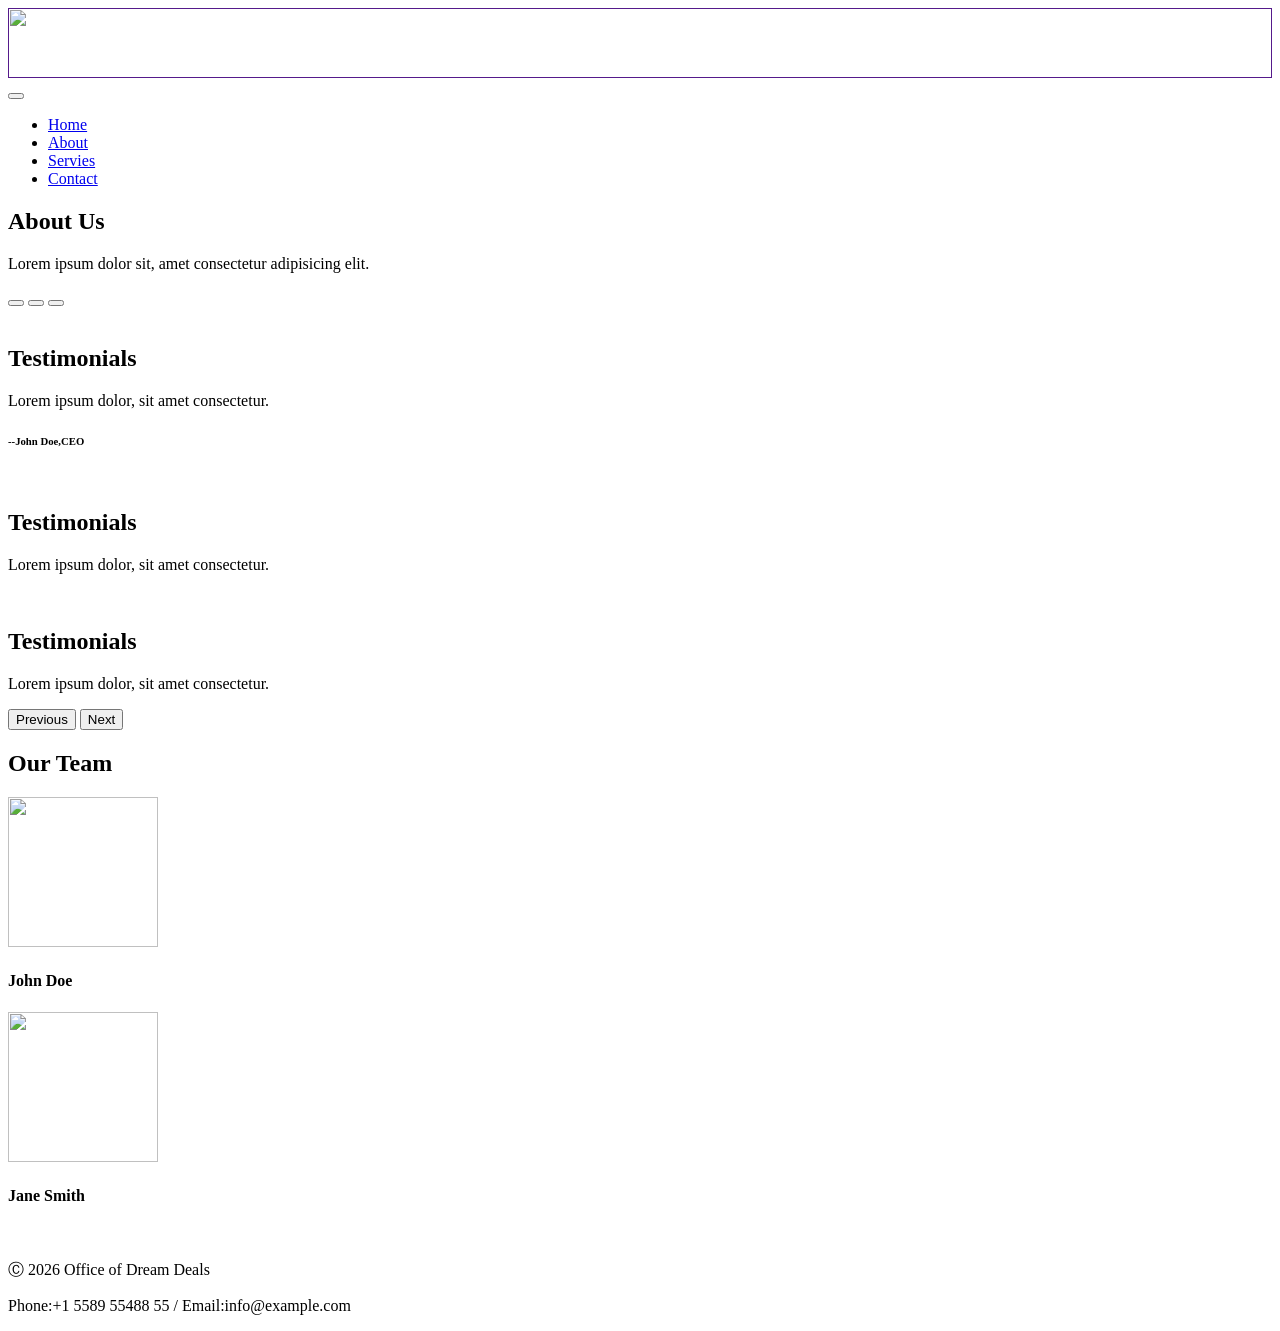
==== About.html @ f56cdf64 "DOne" ====
<!DOCTYPE html>
<html lang="en">
<head>
    <meta charset="UTF-8">
    <meta name="viewport" content="width=device-width, initial-scale=1.0">
    <title>Office of Dream Deals</title>
    <link rel="icon" href="img/icons8-home-16.png" type="image/icon type">
    <link rel="stylesheet" href="css/style.css">
    <link rel="stylesheet" href="css/bootstrap-5.2.3-dist/css/bootstrap.min.css">
    <script src="css/bootstrap-5.2.3-dist/js/bootstrap.min.js"></script>
    <link rel="stylesheet" href="css/fontawesome-free-6.2.0-web/css/all.min.css">
</head>
<body>

    <section class="navbar1  justify-content-center align-items-center sticky-top ">
        <nav class="navbar navbar-expand-sm shadow-lg navbar-light bg-light">
            <a class="navbar-brand ml-5" href=""><img src="img/icons8-home.gif" class="rounded-circle" alt="" width="100%" height="70px"></a>
            <button class="navbar-toggler" type="button" data-bs-toggle="collapse" data-bs-target="#navbar" aria-controls="navbar AItMartup">
                <span class="navbar-toggler-icon"></span>
            </button>
            <div class="collapse navbar-collapse" id="navbar">
            <ul class="navbar-nav">
                <li class="nav-item">
                    <a class="nav-link" href="index.html">Home</a>
                </li>
                <li class="nav-item">
                    <a class="nav-link" href="About.html">About</a>
                </li>
                <li class="nav-item">
                    <a class="nav-link" href="Services.html">Servies</a>
                </li>
                <li class="nav-item">
                    <a class="nav-link" href="Contact.html">Contact</a>
                </li>
            </ul>
            </div>
        </nav>
    </section>


    <section class="crose text-center">
        <div class="container my-5">
            <div class="g h">
            <h1 class="display-5 fw-normal" >About Us</h1>
        </div>
            <p>Lorem ipsum dolor sit, amet consectetur adipisicing elit.</p>   
        </div>
    </section>

 
    
    <section class="crose">
        <div id="carouselExampleCaptions" class="carousel slide" data-bs-ride="carousel">
            <div class="carousel-indicators">
              <button type="button" data-bs-target="#carouselExampleCaptions" data-bs-slide-to="0" class="active" aria-current="true" aria-label="Slide 1"></button>
              <button type="button" data-bs-target="#carouselExampleCaptions" data-bs-slide-to="1" aria-label="Slide 2"></button>
              <button type="button" data-bs-target="#carouselExampleCaptions" data-bs-slide-to="2" aria-label="Slide 3"></button>
            </div>
            <div class="carousel-inner">
                <div class="carousel-item active">
                    <img src="img/pexels-photo-280229.jpeg" height="500px" class="d-block w-100" alt="">
                    <div class="carousel-caption d-none d-md-block">
                        <h2> Testimonials</h2>
                        <p>Lorem ipsum dolor, sit amet consectetur.</p>
                        <h6  class="lead">--John Doe,CEO</h6>
                    </div>
                </div>
                <div class="carousel-item">
                    <img  src="img/pexels-photo-280229.jpeg" height="500px" class="d-block w-100" alt="">
                    <div class="carousel-caption d-none d-md-block">
                        <h2>Testimonials</h2>
                        <p>Lorem ipsum dolor, sit amet consectetur.</p>
                    </div>
                </div>
                <div class="carousel-item">
                    <img  src="img/pexels-photo-280229.jpeg" height="500px" class="d-block w-100" alt="">
                    <div class="carousel-caption d-none d-md-block">
                        <h2>Testimonials</h2>
                        <p>Lorem ipsum dolor, sit amet consectetur.</p>
                    </div>
                </div>
            </div>
            <button class="carousel-control-prev" type="button" data-bs-target="#carouselExampleCaptions" data-bs-slide="prev">
                <span class="carousel-control-prev-icon" aria-hidden="true"></span>
                <span class="visually-hidden">Previous</span>
            </button>
            <button class="carousel-control-next" type="button" data-bs-target="#carouselExampleCaptions" data-bs-slide="next">
                <span class="carousel-control-next-icon" aria-hidden="true"></span>
                <span class="visually-hidden">Next</span>
            </button>
        </div>
    </section>
    
    
    <section class="crose text-center">
        <div class="container mt-5">
        <div class="row">
            <div class="g h">
            <h1 class="display-5 fw-normal">Our Team</h1>
        </div>
            <div class="col-sm-3 col-md-6">
                <img src="img/profile-1.jpg" class="rounded-circle" alt="" width="150" height="150">
                <h4>John Doe</h4>
            </div>
            <div class="col-sm-9 col-md-6">
                <img src="img/profile-7.jpg" class="rounded-circle" alt="" width="150" height="150">
                <h4>Jane Smith</h4>
            </div>
        </div>
        </div>
    </section>  
    <br>
    
    
    
    <footer class="crose text-center">
      <div class="album py-5 bg-light" >
        <p>&#9400 2026 Office of Dream Deals</p>
        <p>Phone:+1 5589 55488 55 / Email:info@example.com</p>
      </div> 
    </footer>

</body>
</html>
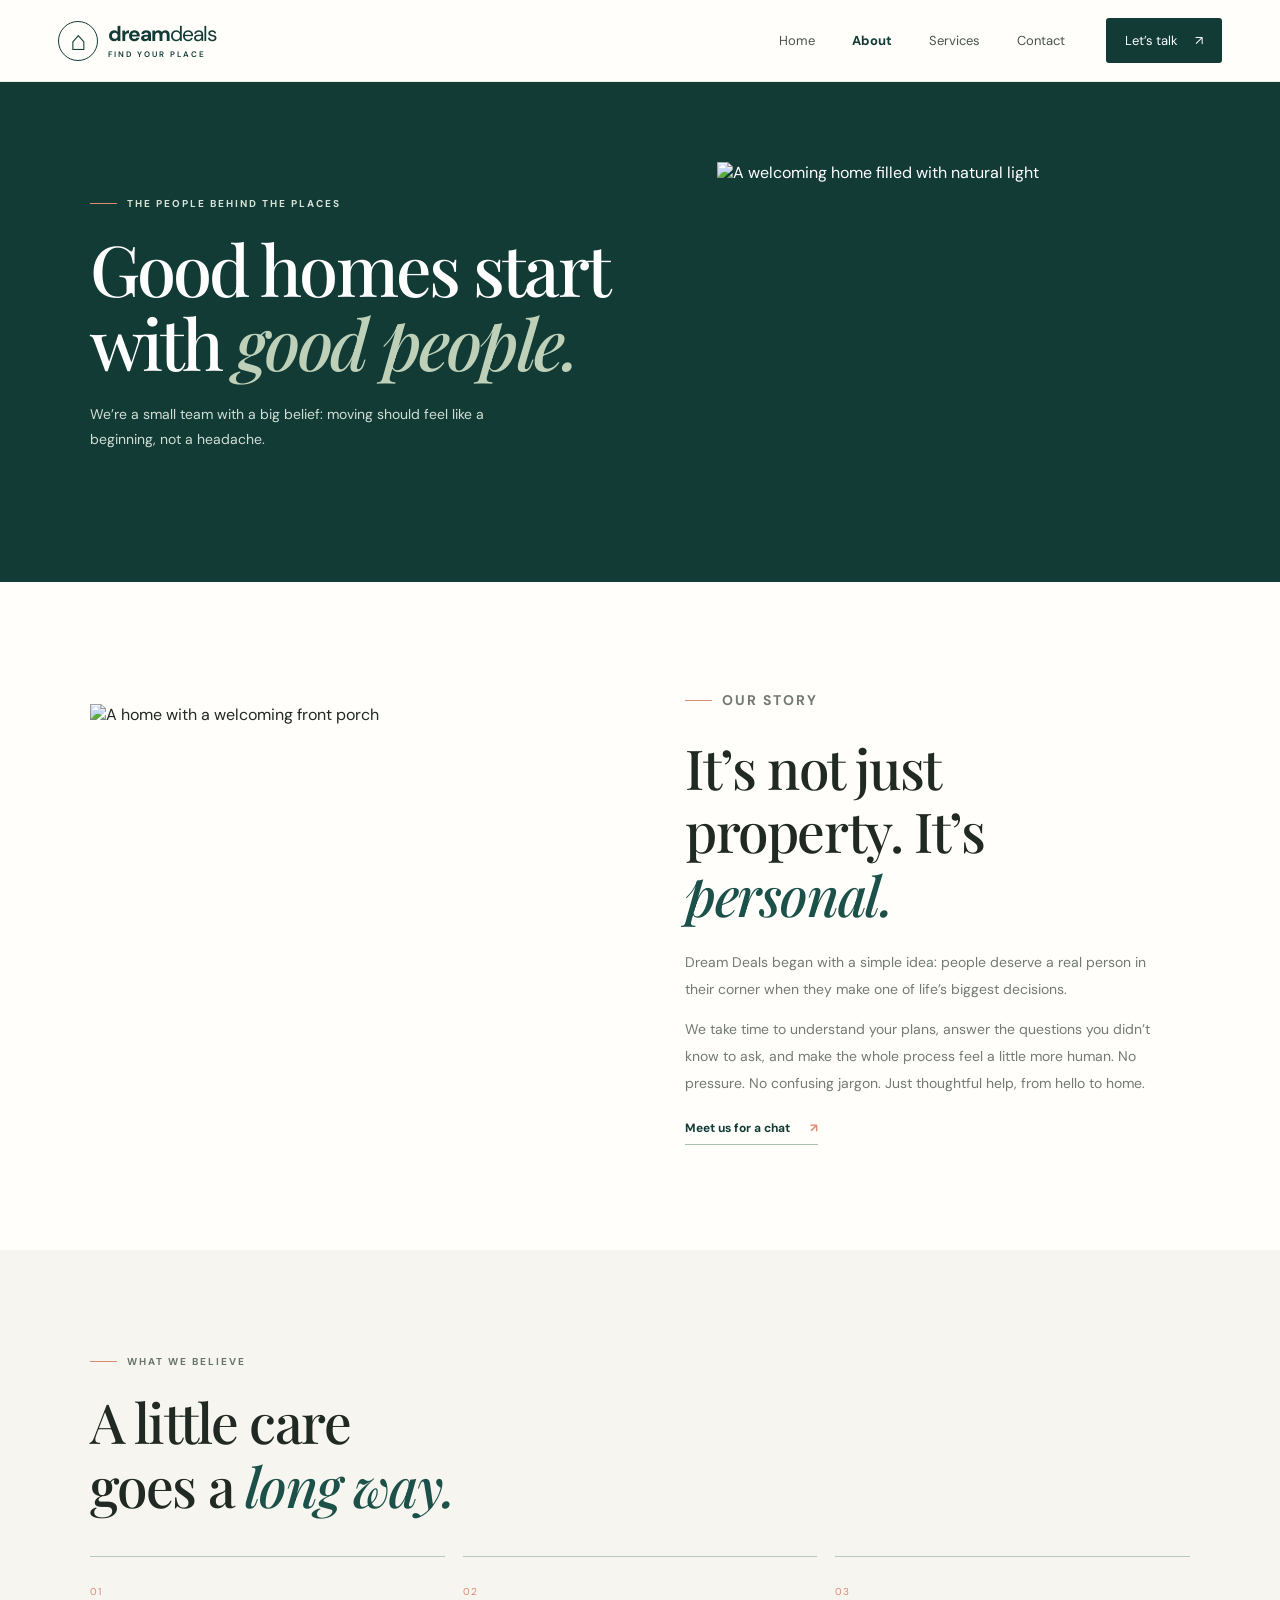
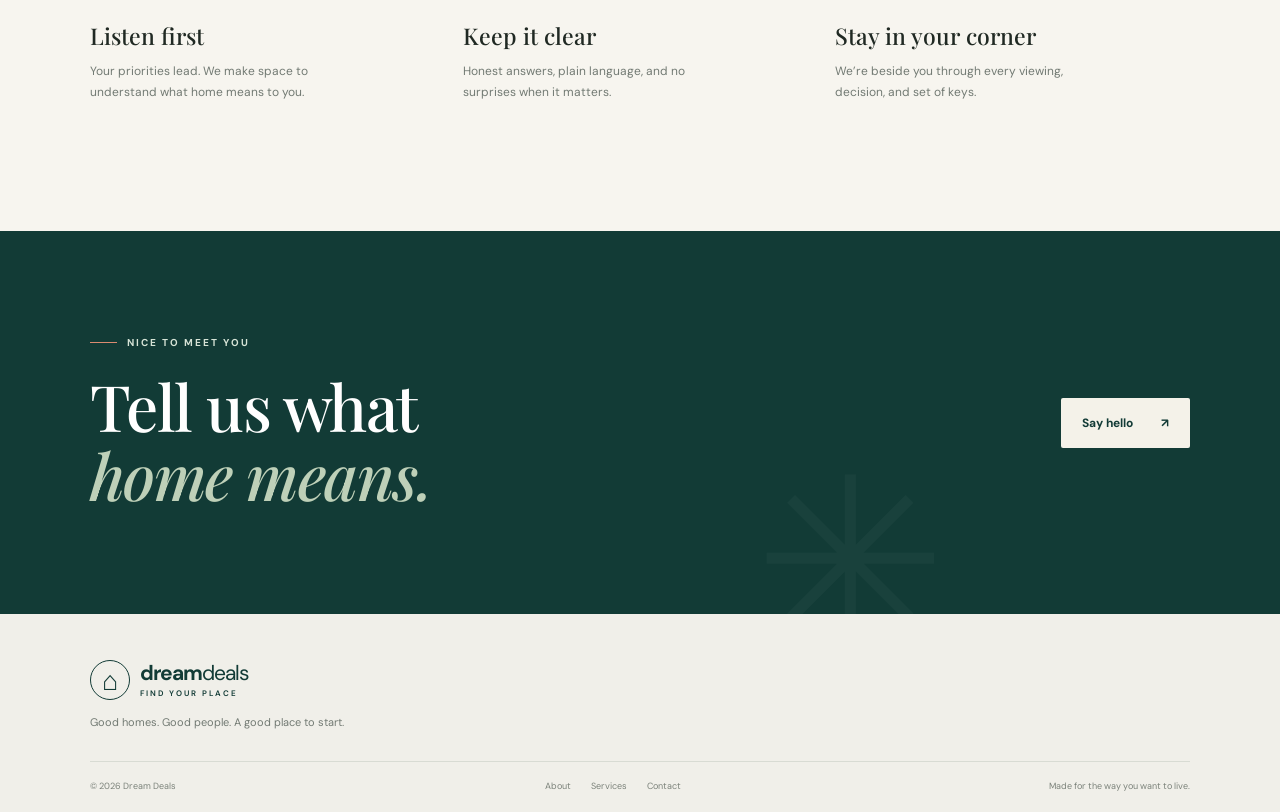
==== commit 84661022: "frist commit" ====
--- a/About.html
+++ b/About.html
@@ -1,124 +1,89 @@
-<!DOCTYPE html>
+<!doctype html>
 <html lang="en">
+
 <head>
-    <meta charset="UTF-8">
-    <meta name="viewport" content="width=device-width, initial-scale=1.0">
-    <title>Office of Dream Deals</title>
-    <link rel="icon" href="img/icons8-home-16.png" type="image/icon type">
+    <meta charset="utf-8">
+    <meta name="viewport" content="width=device-width, initial-scale=1">
+    <meta name="theme-color" content="#123b36">
+    <title>About | Dream Deals</title>
+    <link rel="icon" href="img/icons8-home-16.png">
     <link rel="stylesheet" href="css/style.css">
-    <link rel="stylesheet" href="css/bootstrap-5.2.3-dist/css/bootstrap.min.css">
-    <script src="css/bootstrap-5.2.3-dist/js/bootstrap.min.js"></script>
-    <link rel="stylesheet" href="css/fontawesome-free-6.2.0-web/css/all.min.css">
+    <script src="js/app.js" defer></script>
 </head>
+
 <body>
-
-    <section class="navbar1  justify-content-center align-items-center sticky-top ">
-        <nav class="navbar navbar-expand-sm shadow-lg navbar-light bg-light">
-            <a class="navbar-brand ml-5" href=""><img src="img/icons8-home.gif" class="rounded-circle" alt="" width="100%" height="70px"></a>
-            <button class="navbar-toggler" type="button" data-bs-toggle="collapse" data-bs-target="#navbar" aria-controls="navbar AItMartup">
-                <span class="navbar-toggler-icon"></span>
-            </button>
-            <div class="collapse navbar-collapse" id="navbar">
-            <ul class="navbar-nav">
-                <li class="nav-item">
-                    <a class="nav-link" href="index.html">Home</a>
-                </li>
-                <li class="nav-item">
-                    <a class="nav-link" href="About.html">About</a>
-                </li>
-                <li class="nav-item">
-                    <a class="nav-link" href="Services.html">Servies</a>
-                </li>
-                <li class="nav-item">
-                    <a class="nav-link" href="Contact.html">Contact</a>
-                </li>
-            </ul>
+    <header class="site-header">
+        <div class="nav-wrap"><a class="brand" href="index.html"><span class="brand-mark">⌂</span><span>dream<span
+                        class="brand-light">deals</span><small>FIND YOUR PLACE</small></span></a><button
+                class="menu-toggle" aria-label="Open navigation"
+                aria-expanded="false"><span></span><span></span></button>
+            <nav class="site-nav"><a href="index.html">Home</a><a class="active" href="About.html">About</a><a
+                    href="Services.html">Services</a><a href="Contact.html">Contact</a><a class="nav-cta"
+                    href="Contact.html">Let’s talk <span>↗</span></a></nav>
+        </div>
+    </header>
+    <main>
+        <section class="page-hero">
+            <div>
+                <p class="eyebrow"><span class="eyebrow-line"></span> THE PEOPLE BEHIND THE PLACES</p>
+                <h1>Good homes start<br>with <em>good people.</em></h1>
+                <p>We’re a small team with a big belief: moving should feel like a beginning, not a headache.</p>
             </div>
-        </nav>
-    </section>
-
-
-    <section class="crose text-center">
-        <div class="container my-5">
-            <div class="g h">
-            <h1 class="display-5 fw-normal" >About Us</h1>
-        </div>
-            <p>Lorem ipsum dolor sit, amet consectetur adipisicing elit.</p>   
-        </div>
-    </section>
-
- 
-    
-    <section class="crose">
-        <div id="carouselExampleCaptions" class="carousel slide" data-bs-ride="carousel">
-            <div class="carousel-indicators">
-              <button type="button" data-bs-target="#carouselExampleCaptions" data-bs-slide-to="0" class="active" aria-current="true" aria-label="Slide 1"></button>
-              <button type="button" data-bs-target="#carouselExampleCaptions" data-bs-slide-to="1" aria-label="Slide 2"></button>
-              <button type="button" data-bs-target="#carouselExampleCaptions" data-bs-slide-to="2" aria-label="Slide 3"></button>
+            <div class="page-hero-image"><img src="img/pexels-photo-280229.jpeg"
+                    alt="A welcoming home filled with natural light"></div>
+        </section>
+        <section class="story-section section-pad">
+            <div class="story-image"><img src="img/large-home-residential-house-architecture-53610.jpeg"
+                    alt="A home with a welcoming front porch"></div>
+            <div class="story-copy">
+                <p class="eyebrow dark-eyebrow"><span class="eyebrow-line"></span> OUR STORY</p>
+                <h2>It’s not just<br>property. It’s <em>personal.</em></h2>
+                <p>Dream Deals began with a simple idea: people deserve a real person in their corner when they make one
+                    of life’s biggest decisions.</p>
+                <p>We take time to understand your plans, answer the questions you didn’t know to ask, and make the
+                    whole process feel a little more human. No pressure. No confusing jargon. Just thoughtful help, from
+                    hello to home.</p><a class="text-link" href="Contact.html">Meet us for a chat <span>↗</span></a>
             </div>
-            <div class="carousel-inner">
-                <div class="carousel-item active">
-                    <img src="img/pexels-photo-280229.jpeg" height="500px" class="d-block w-100" alt="">
-                    <div class="carousel-caption d-none d-md-block">
-                        <h2> Testimonials</h2>
-                        <p>Lorem ipsum dolor, sit amet consectetur.</p>
-                        <h6  class="lead">--John Doe,CEO</h6>
-                    </div>
-                </div>
-                <div class="carousel-item">
-                    <img  src="img/pexels-photo-280229.jpeg" height="500px" class="d-block w-100" alt="">
-                    <div class="carousel-caption d-none d-md-block">
-                        <h2>Testimonials</h2>
-                        <p>Lorem ipsum dolor, sit amet consectetur.</p>
-                    </div>
-                </div>
-                <div class="carousel-item">
-                    <img  src="img/pexels-photo-280229.jpeg" height="500px" class="d-block w-100" alt="">
-                    <div class="carousel-caption d-none d-md-block">
-                        <h2>Testimonials</h2>
-                        <p>Lorem ipsum dolor, sit amet consectetur.</p>
-                    </div>
+        </section>
+        <section class="values-section section-pad">
+            <div class="section-heading">
+                <div>
+                    <p class="eyebrow dark-eyebrow"><span class="eyebrow-line"></span> WHAT WE BELIEVE</p>
+                    <h2>A little care<br>goes a <em>long way.</em></h2>
                 </div>
             </div>
-            <button class="carousel-control-prev" type="button" data-bs-target="#carouselExampleCaptions" data-bs-slide="prev">
-                <span class="carousel-control-prev-icon" aria-hidden="true"></span>
-                <span class="visually-hidden">Previous</span>
-            </button>
-            <button class="carousel-control-next" type="button" data-bs-target="#carouselExampleCaptions" data-bs-slide="next">
-                <span class="carousel-control-next-icon" aria-hidden="true"></span>
-                <span class="visually-hidden">Next</span>
-            </button>
+            <div class="value-grid">
+                <article class="value-card"><span>01</span>
+                    <h3>Listen first</h3>
+                    <p>Your priorities lead. We make space to understand what home means to you.</p>
+                </article>
+                <article class="value-card"><span>02</span>
+                    <h3>Keep it clear</h3>
+                    <p>Honest answers, plain language, and no surprises when it matters.</p>
+                </article>
+                <article class="value-card"><span>03</span>
+                    <h3>Stay in your corner</h3>
+                    <p>We’re beside you through every viewing, decision, and set of keys.</p>
+                </article>
+            </div>
+        </section>
+        <section class="cta-section section-pad">
+            <div>
+                <p class="eyebrow"><span class="eyebrow-line"></span> NICE TO MEET YOU</p>
+                <h2>Tell us what<br><em>home means.</em></h2>
+            </div><a class="button button-light" href="Contact.html">Say hello <span>↗</span></a><span
+                class="cta-spark">✳</span>
+        </section>
+    </main>
+    <footer class="site-footer"><a class="brand footer-brand" href="index.html"><span
+                class="brand-mark">⌂</span><span>dream<span class="brand-light">deals</span><small>FIND YOUR
+                    PLACE</small></span></a>
+        <p>Good homes. Good people. A good place to start.</p>
+        <div class="footer-bottom"><span>© 2026 Dream Deals</span>
+            <div><a href="About.html">About</a><a href="Services.html">Services</a><a href="Contact.html">Contact</a>
+            </div><span>Made for the way you want to live.</span>
         </div>
-    </section>
-    
-    
-    <section class="crose text-center">
-        <div class="container mt-5">
-        <div class="row">
-            <div class="g h">
-            <h1 class="display-5 fw-normal">Our Team</h1>
-        </div>
-            <div class="col-sm-3 col-md-6">
-                <img src="img/profile-1.jpg" class="rounded-circle" alt="" width="150" height="150">
-                <h4>John Doe</h4>
-            </div>
-            <div class="col-sm-9 col-md-6">
-                <img src="img/profile-7.jpg" class="rounded-circle" alt="" width="150" height="150">
-                <h4>Jane Smith</h4>
-            </div>
-        </div>
-        </div>
-    </section>  
-    <br>
-    
-    
-    
-    <footer class="crose text-center">
-      <div class="album py-5 bg-light" >
-        <p>&#9400 2026 Office of Dream Deals</p>
-        <p>Phone:+1 5589 55488 55 / Email:info@example.com</p>
-      </div> 
     </footer>
+</body>
 
-</body>
 </html>
--- a/css/style.css
+++ b/css/style.css
@@ -0,0 +1,1528 @@
+@import url('https://fonts.googleapis.com/css2?family=DM+Sans:wght@400;500;600;700&family=Playfair+Display:ital,wght@0,500;0,600;1,500;1,600&display=swap');
+
+:root {
+    --pine: #123b36;
+    --pine-2: #1c5149;
+    --sage: #a9c1ad;
+    --mint: #dce8dc;
+    --cream: #f7f5ef;
+    --paper: #fffefa;
+    --ink: #202923;
+    --muted: #727a73;
+    --line: #dce1d9;
+    --coral: #db8b70;
+    --shadow: 0 16px 45px #183a2e12;
+    --serif: 'Playfair Display', Georgia, serif;
+    --sans: 'DM Sans', Arial, sans-serif
+}
+
+* {
+    box-sizing: border-box
+}
+
+html {
+    scroll-behavior: smooth;
+    scroll-padding-top: 90px
+}
+
+body {
+    margin: 0;
+    background: var(--paper);
+    color: var(--ink);
+    font-family: var(--sans);
+    -webkit-font-smoothing: antialiased
+}
+
+a {
+    color: inherit;
+    text-decoration: none
+}
+
+button,
+input,
+textarea,
+select {
+    font: inherit
+}
+
+button {
+    cursor: pointer
+}
+
+.site-header {
+    height: 82px;
+    background: var(--paper);
+    position: sticky;
+    top: 0;
+    z-index: 10;
+    border-bottom: 1px solid #e9ebe5
+}
+
+.nav-wrap {
+    max-width: 1240px;
+    height: 100%;
+    padding: 0 38px;
+    margin: auto;
+    display: flex;
+    align-items: center;
+    justify-content: space-between
+}
+
+.brand {
+    display: flex;
+    align-items: center;
+    gap: 10px;
+    color: var(--pine);
+    font-size: 21px;
+    font-weight: 700;
+    line-height: 1;
+    letter-spacing: -1px
+}
+
+.brand-mark {
+    width: 40px;
+    height: 40px;
+    border: 1px solid var(--pine);
+    border-radius: 50%;
+    display: grid;
+    place-items: center;
+    font-size: 27px;
+    font-weight: 400
+}
+
+.brand-light {
+    font-weight: 400
+}
+
+.brand small {
+    display: block;
+    margin-top: 5px;
+    font-size: 8px;
+    letter-spacing: 2px;
+    font-weight: 600
+}
+
+.site-nav {
+    display: flex;
+    align-items: center;
+    gap: 37px
+}
+
+.site-nav>a {
+    font-size: 13px;
+    color: #48534c;
+    transition: color .2s
+}
+
+.site-nav>a:hover,
+.site-nav>a.active {
+    color: var(--pine);
+    font-weight: 700
+}
+
+.site-nav .nav-cta {
+    background: var(--pine);
+    color: white;
+    padding: 14px 19px;
+    border-radius: 3px;
+    margin-left: 4px
+}
+
+.nav-cta span {
+    margin-left: 14px
+}
+
+.menu-toggle {
+    display: none
+}
+
+.hero {
+    background: var(--pine);
+    color: #fff;
+    min-height: 590px;
+    position: relative;
+    display: grid;
+    grid-template-columns: 48% 52%;
+    padding: 56px max(calc((100vw - 1240px)/2 + 38px), 6.2vw) 82px;
+    overflow: hidden
+}
+
+.hero-copy {
+    align-self: center;
+    padding: 6px 6vw 32px 0;
+    z-index: 1
+}
+
+.eyebrow {
+    font-size: 10px;
+    font-weight: 700;
+    letter-spacing: 2px;
+    display: flex;
+    align-items: center;
+    gap: 10px;
+    margin: 0 0 22px;
+    color: #d7e4d7
+}
+
+.eyebrow-line {
+    display: block;
+    width: 27px;
+    height: 1px;
+    background: var(--coral)
+}
+
+h1,
+h2,
+h3,
+p {
+    margin-top: 0
+}
+
+.hero h1,
+.page-hero h1 {
+    font: 500 clamp(54px, 6.4vw, 86px)/1.05 var(--serif);
+    letter-spacing: -2.7px;
+    margin: 0 0 22px
+}
+
+.hero h1 em,
+.page-hero h1 em,
+.section-heading h2 em,
+.intro-heading h2 em,
+.story-copy h2 em,
+.contact-details h2 em,
+.cta-section h2 em {
+    font-weight: 500;
+    color: #bed0b8
+}
+
+.hero-intro {
+    max-width: 360px;
+    color: #d5e1d9;
+    font-size: 15px;
+    line-height: 1.85;
+    margin-bottom: 29px
+}
+
+.button {
+    min-height: 50px;
+    display: inline-flex;
+    align-items: center;
+    justify-content: center;
+    gap: 28px;
+    padding: 0 21px;
+    border: 0;
+    border-radius: 2px;
+    font-size: 12px;
+    font-weight: 700;
+    transition: transform .2s, background .2s
+}
+
+.button:hover {
+    transform: translateY(-2px)
+}
+
+.button-light {
+    background: #f4f2e9;
+    color: var(--pine)
+}
+
+.button-dark {
+    background: var(--pine);
+    color: white
+}
+
+.hero-proof {
+    display: flex;
+    gap: 14px;
+    align-items: center;
+    margin-top: 48px
+}
+
+.proof-avatars {
+    display: flex;
+    padding-left: 2px
+}
+
+.proof-avatars span,
+.quote-avatar {
+    width: 31px;
+    height: 31px;
+    border: 2px solid var(--pine);
+    margin-left: -3px;
+    border-radius: 50%;
+    display: grid;
+    place-items: center;
+    background: #d9ad92;
+    color: var(--pine);
+    font-size: 10px;
+    font-weight: 700
+}
+
+.proof-avatars span:nth-child(2) {
+    background: #d7debd
+}
+
+.proof-avatars span:nth-child(3) {
+    background: #c49c7c
+}
+
+.hero-proof p {
+    font-size: 10px;
+    color: #cad9ce;
+    line-height: 1.6;
+    margin: 0
+}
+
+.hero-proof strong {
+    color: white
+}
+
+.hero-photo {
+    position: relative;
+    min-height: 435px;
+    align-self: center
+}
+
+.hero-photo>img {
+    position: absolute;
+    width: 100%;
+    height: 100%;
+    object-fit: cover;
+    inset: 0
+}
+
+.photo-note {
+    position: absolute;
+    left: -35px;
+    bottom: 35px;
+    background: var(--paper);
+    color: var(--ink);
+    display: flex;
+    align-items: center;
+    gap: 12px;
+    padding: 17px 22px;
+    box-shadow: var(--shadow)
+}
+
+.note-icon {
+    color: var(--coral);
+    font-size: 25px
+}
+
+.photo-note strong,
+.photo-note small {
+    display: block
+}
+
+.photo-note strong {
+    font-size: 12px
+}
+
+.photo-note small {
+    font-size: 10px;
+    color: var(--muted);
+    margin-top: 4px
+}
+
+.hero-index {
+    position: absolute;
+    right: 18px;
+    top: 18px;
+    background: #173c34d9;
+    padding: 9px 12px;
+    font-size: 9px;
+    letter-spacing: 1px
+}
+
+.hero-bottom {
+    position: absolute;
+    bottom: 22px;
+    left: max(calc((100vw - 1240px)/2 + 38px), 6.2vw);
+    right: max(calc((100vw - 1240px)/2 + 38px), 6.2vw);
+    display: flex;
+    align-items: center;
+    gap: 14px;
+    font-size: 8px;
+    letter-spacing: 1.8px;
+    color: #b4c8ba
+}
+
+.scroll-line {
+    width: 54px;
+    height: 1px;
+    background: var(--coral)
+}
+
+.hero-bottom span:last-child {
+    margin-left: auto
+}
+
+.section-pad {
+    padding: 105px max(calc((100vw - 1164px)/2), 7vw)
+}
+
+.intro-section {
+    display: grid;
+    grid-template-columns: 1.15fr 1fr .5fr;
+    align-items: center;
+    gap: 60px;
+    background: var(--cream)
+}
+
+.dark-eyebrow {
+    color: #66756b
+}
+
+.intro-heading h2,
+.section-heading h2,
+.story-copy h2,
+.contact-details h2 {
+    font: 500 clamp(38px, 4.3vw, 57px)/1.16 var(--serif);
+    letter-spacing: -1.4px;
+    margin: 0
+}
+
+.intro-heading h2 em,
+.section-heading h2 em,
+.story-copy h2 em,
+.contact-details h2 em {
+    color: var(--pine-2)
+}
+
+.intro-text {
+    max-width: 340px
+}
+
+.intro-text>p,
+.story-copy>p,
+.contact-details>p {
+    font-size: 14px;
+    color: var(--muted);
+    line-height: 1.9
+}
+
+.text-link {
+    display: inline-flex;
+    gap: 20px;
+    align-items: center;
+    color: var(--pine);
+    font-size: 12px;
+    font-weight: 700;
+    border-bottom: 1px solid var(--sage);
+    padding: 0 0 8px
+}
+
+.text-link span {
+    color: var(--coral)
+}
+
+.intro-stat {
+    border-left: 1px solid #cbd4c9;
+    padding-left: 27px
+}
+
+.intro-stat strong {
+    display: block;
+    font: 500 57px var(--serif);
+    color: var(--pine)
+}
+
+.intro-stat strong span {
+    font-size: 30px;
+    color: var(--coral)
+}
+
+.intro-stat small {
+    font-size: 10px;
+    color: var(--muted);
+    line-height: 1.6
+}
+
+.homes-section {
+    background: var(--paper)
+}
+
+.section-heading {
+    display: flex;
+    justify-content: space-between;
+    align-items: end;
+    margin-bottom: 38px
+}
+
+.section-heading>p {
+    color: var(--muted);
+    font-size: 12px;
+    line-height: 1.8;
+    margin: 0 0 5px
+}
+
+.home-tools {
+    display: flex;
+    align-items: center;
+    gap: 22px;
+    padding: 15px 0;
+    border-top: 1px solid var(--line);
+    border-bottom: 1px solid var(--line);
+    margin-bottom: 25px
+}
+
+.search-box {
+    display: flex;
+    align-items: center;
+    gap: 8px;
+    font-size: 23px;
+    color: var(--muted);
+    flex: 1
+}
+
+.search-box input {
+    width: 100%;
+    border: 0;
+    outline: 0;
+    background: transparent;
+    font-size: 12px;
+    color: var(--ink)
+}
+
+.search-box input::placeholder {
+    color: #9a9f98
+}
+
+.filter-group {
+    display: flex;
+    gap: 7px
+}
+
+.filter-chip {
+    border: 1px solid var(--line);
+    background: transparent;
+    border-radius: 30px;
+    padding: 9px 13px;
+    font-size: 10px;
+    color: #566159
+}
+
+.filter-chip.active,
+.filter-chip:hover {
+    background: var(--pine);
+    border-color: var(--pine);
+    color: white
+}
+
+.saved-count {
+    font-size: 11px;
+    color: var(--pine);
+    white-space: nowrap
+}
+
+.property-grid {
+    display: grid;
+    grid-template-columns: repeat(3, minmax(0, 1fr));
+    gap: 23px
+}
+
+.property-card {
+    background: white;
+    border: 1px solid #edf0ea;
+    transition: transform .25s, box-shadow .25s
+}
+
+.property-card:hover {
+    transform: translateY(-5px);
+    box-shadow: var(--shadow)
+}
+
+.property-image {
+    height: 225px;
+    position: relative;
+    overflow: hidden
+}
+
+.property-image img {
+    width: 100%;
+    height: 100%;
+    object-fit: cover;
+    transition: transform .4s
+}
+
+.property-card:hover .property-image img {
+    transform: scale(1.04)
+}
+
+.listing-tag {
+    position: absolute;
+    left: 14px;
+    top: 14px;
+    background: var(--paper);
+    padding: 7px 10px;
+    font-size: 9px;
+    letter-spacing: .7px;
+    text-transform: uppercase;
+    color: var(--pine);
+    font-weight: 700
+}
+
+.favorite-btn {
+    position: absolute;
+    right: 13px;
+    top: 12px;
+    width: 34px;
+    height: 34px;
+    border: 0;
+    border-radius: 50%;
+    background: #fff;
+    color: var(--pine);
+    font-size: 19px
+}
+
+.favorite-btn.is-saved {
+    color: #bd614d
+}
+
+.property-info {
+    padding: 18px 18px 17px
+}
+
+.property-location {
+    font-size: 10px;
+    color: var(--muted);
+    margin-bottom: 8px
+}
+
+.property-title {
+    font: 500 21px var(--serif);
+    margin: 0 0 13px;
+    color: var(--ink)
+}
+
+.property-meta {
+    display: flex;
+    gap: 16px;
+    padding-bottom: 15px;
+    border-bottom: 1px solid var(--line);
+    font-size: 10px;
+    color: #657068
+}
+
+.property-meta span:first-letter {
+    color: var(--pine)
+}
+
+.property-price {
+    display: flex;
+    justify-content: space-between;
+    align-items: center;
+    padding-top: 13px
+}
+
+.property-price strong {
+    font-size: 16px;
+    color: var(--pine)
+}
+
+.property-price a {
+    font-size: 10px;
+    color: var(--pine);
+    font-weight: 700
+}
+
+.empty-state {
+    text-align: center;
+    padding: 38px;
+    color: var(--muted);
+    font-size: 13px
+}
+
+.center-link {
+    text-align: center;
+    margin-top: 35px
+}
+
+.quote-section {
+    position: relative;
+    text-align: center;
+    padding: 82px 20px 88px;
+    background: var(--mint);
+    overflow: hidden
+}
+
+.quote-mark {
+    font: 90px/.7 var(--serif);
+    color: #96b29b
+}
+
+.quote-section blockquote {
+    max-width: 720px;
+    margin: 14px auto 27px;
+    font: 500 clamp(23px, 3vw, 37px)/1.48 var(--serif);
+    color: var(--pine)
+}
+
+.quote-section blockquote em {
+    color: #547b69
+}
+
+.quote-by {
+    display: inline-flex;
+    align-items: center;
+    gap: 11px;
+    text-align: left
+}
+
+.quote-avatar {
+    width: 39px;
+    height: 39px;
+    border: 0;
+    background: #e2b097
+}
+
+.quote-by strong,
+.quote-by small {
+    display: block
+}
+
+.quote-by strong {
+    font-size: 11px
+}
+
+.quote-by small {
+    font-size: 9px;
+    color: var(--muted);
+    margin-top: 4px
+}
+
+.quote-decoration {
+    position: absolute;
+    right: 5%;
+    bottom: 29px;
+    font-size: 8px;
+    letter-spacing: 2px;
+    color: #77927c
+}
+
+.cta-section {
+    position: relative;
+    display: flex;
+    justify-content: space-between;
+    align-items: center;
+    overflow: hidden;
+    background: var(--pine);
+    color: #fff
+}
+
+.cta-section h2 {
+    font: 500 clamp(43px, 5vw, 64px)/1.08 var(--serif);
+    letter-spacing: -1.5px;
+    margin: 0
+}
+
+.cta-section h2 em {
+    color: #bed0b8
+}
+
+.cta-section>.button {
+    z-index: 1
+}
+
+.cta-spark {
+    position: absolute;
+    right: 26%;
+    bottom: -65px;
+    font-size: 230px;
+    line-height: 1;
+    color: #ffffff08
+}
+
+.site-footer {
+    padding: 46px max(calc((100vw - 1164px)/2), 7vw) 20px;
+    background: #f0efe9
+}
+
+.footer-brand {
+    display: inline-flex
+}
+
+.site-footer>p {
+    margin: 15px 0 32px;
+    font-size: 11px;
+    color: var(--muted)
+}
+
+.footer-bottom {
+    padding-top: 18px;
+    border-top: 1px solid #d8dbd3;
+    display: flex;
+    justify-content: space-between;
+    align-items: center;
+    font-size: 9px;
+    color: #7b827a
+}
+
+.footer-bottom div {
+    display: flex;
+    gap: 20px
+}
+
+.footer-bottom a:hover {
+    color: var(--pine)
+}
+
+.page-hero {
+    min-height: 500px;
+    background: var(--pine);
+    color: white;
+    padding: 64px max(calc((100vw - 1164px)/2), 7vw);
+    display: grid;
+    grid-template-columns: 1fr .85fr;
+    gap: 70px;
+    align-items: center
+}
+
+.page-hero h1 {
+    font-size: clamp(48px, 5.5vw, 72px)
+}
+
+.page-hero>div:first-child>p:last-child {
+    max-width: 410px;
+    color: #d1ded4;
+    font-size: 14px;
+    line-height: 1.8
+}
+
+.page-hero-image {
+    height: 340px
+}
+
+.page-hero-image img {
+    width: 100%;
+    height: 100%;
+    object-fit: cover
+}
+
+.story-section {
+    display: grid;
+    grid-template-columns: 1fr 1fr;
+    gap: 90px;
+    align-items: center
+}
+
+.story-image {
+    height: 425px
+}
+
+.story-image img {
+    width: 100%;
+    height: 100%;
+    object-fit: cover
+}
+
+.story-copy h2 {
+    margin-bottom: 22px
+}
+
+.story-copy>p {
+    max-width: 490px
+}
+
+.story-copy .text-link {
+    margin-top: 10px
+}
+
+.values-section {
+    background: var(--cream)
+}
+
+.value-grid,
+.service-grid {
+    display: grid;
+    grid-template-columns: repeat(3, 1fr);
+    gap: 18px;
+    margin-top: 38px
+}
+
+.value-card {
+    border-top: 1px solid #bac8b9;
+    padding: 22px 10px 10px 0
+}
+
+.value-card>span,
+.process-grid article>span {
+    font-size: 10px;
+    color: var(--coral);
+    letter-spacing: 1px
+}
+
+.value-card h3,
+.process-grid h3 {
+    font: 500 23px var(--serif);
+    margin: 20px 0 10px
+}
+
+.value-card p,
+.process-grid p {
+    font-size: 12px;
+    line-height: 1.8;
+    color: var(--muted);
+    max-width: 260px
+}
+
+.services-hero .page-hero-image {
+    height: 350px
+}
+
+.services-section {
+    background: var(--paper)
+}
+
+.service-grid {
+    grid-template-columns: repeat(4, 1fr);
+    gap: 12px
+}
+
+.service-card {
+    padding: 27px 23px 24px;
+    background: var(--cream);
+    min-height: 300px
+}
+
+.service-card.featured-service {
+    background: var(--pine);
+    color: white
+}
+
+.service-icon {
+    display: block;
+    font-size: 28px;
+    color: var(--pine-2);
+    margin-bottom: 27px
+}
+
+.featured-service .service-icon {
+    color: #d6e5d7
+}
+
+.service-number {
+    font-size: 9px;
+    letter-spacing: 1.5px;
+    color: var(--coral);
+    font-weight: 700
+}
+
+.service-card h3 {
+    font: 500 23px var(--serif);
+    margin: 11px 0
+}
+
+.service-card>p {
+    font-size: 11px;
+    line-height: 1.8;
+    color: var(--muted);
+    min-height: 80px
+}
+
+.featured-service>p {
+    color: #d2ded5
+}
+
+.service-card .text-link {
+    font-size: 10px
+}
+
+.featured-service .text-link {
+    color: white;
+    border-color: #739082
+}
+
+.process-section {
+    background: var(--pine);
+    color: white
+}
+
+.process-section .section-heading h2 em {
+    color: #bed0b8
+}
+
+.process-grid {
+    display: grid;
+    grid-template-columns: repeat(3, 1fr);
+    gap: 35px;
+    margin-top: 42px
+}
+
+.process-grid article {
+    border-top: 1px solid #547368;
+    padding-top: 20px
+}
+
+.process-grid h3 {
+    margin: 16px 0 8px
+}
+
+.process-grid p {
+    color: #c3d2c8
+}
+
+.contact-hero {
+    grid-template-columns: 1fr .9fr
+}
+
+.contact-hero .button {
+    margin-top: 10px
+}
+
+.contact-section {
+    display: grid;
+    grid-template-columns: .8fr 1.2fr;
+    gap: 95px
+}
+
+.contact-details h2 {
+    margin-bottom: 17px
+}
+
+.contact-details>p {
+    max-width: 330px
+}
+
+.contact-info {
+    margin-top: 36px;
+    display: grid;
+    gap: 19px
+}
+
+.contact-info>div>span {
+    display: block;
+    margin-bottom: 6px;
+    font-size: 9px;
+    letter-spacing: 1.5px;
+    font-weight: 700;
+    color: #89938a
+}
+
+.contact-info a,
+.contact-info p {
+    font-size: 12px;
+    color: var(--pine);
+    margin: 0
+}
+
+.contact-form {
+    background: var(--cream);
+    padding: 32px
+}
+
+.contact-form label {
+    display: block;
+    font-size: 10px;
+    font-weight: 700;
+    color: #4d5b50;
+    margin-bottom: 17px
+}
+
+.form-row {
+    display: grid;
+    grid-template-columns: 1fr 1fr;
+    gap: 15px
+}
+
+.contact-form input,
+.contact-form select,
+.contact-form textarea {
+    display: block;
+    width: 100%;
+    margin-top: 8px;
+    padding: 13px 12px;
+    border: 1px solid #dce1d9;
+    border-radius: 2px;
+    background: var(--paper);
+    outline: 0;
+    font-size: 11px;
+    color: var(--ink)
+}
+
+.contact-form input:focus,
+.contact-form select:focus,
+.contact-form textarea:focus {
+    border-color: var(--pine-2);
+    box-shadow: 0 0 0 2px #1c51491c
+}
+
+.contact-form textarea {
+    resize: vertical
+}
+
+.contact-form .button {
+    min-width: 170px
+}
+
+.form-footnote {
+    display: block;
+    color: var(--muted);
+    font-size: 9px;
+    line-height: 1.6;
+    margin-top: 14px
+}
+
+.form-message {
+    font-size: 11px;
+    color: var(--pine);
+    margin: 13px 0 0;
+    min-height: 15px
+}
+
+@media(max-width:900px) {
+    .site-nav {
+        gap: 20px
+    }
+
+    .hero {
+        grid-template-columns: 1fr 1fr;
+        padding-left: 6vw;
+        padding-right: 6vw
+    }
+
+    .hero-copy {
+        padding-right: 3vw
+    }
+
+    .hero-photo {
+        min-height: 375px
+    }
+
+    .section-pad {
+        padding: 80px 6vw
+    }
+
+    .intro-section {
+        gap: 27px
+    }
+
+    .property-grid {
+        gap: 14px
+    }
+
+    .property-image {
+        height: 190px
+    }
+
+    .page-hero {
+        padding: 55px 6vw;
+        gap: 35px
+    }
+
+    .story-section {
+        gap: 45px
+    }
+
+    .service-grid {
+        grid-template-columns: repeat(2, 1fr)
+    }
+
+    .service-card {
+        min-height: 260px
+    }
+
+    .contact-section {
+        gap: 40px
+    }
+
+    .site-footer {
+        padding-left: 6vw;
+        padding-right: 6vw
+    }
+}
+
+@media(max-width:640px) {
+    .site-header {
+        height: 70px
+    }
+
+    .nav-wrap {
+        padding: 0 20px
+    }
+
+    .brand {
+        font-size: 19px
+    }
+
+    .brand-mark {
+        width: 36px;
+        height: 36px
+    }
+
+    .menu-toggle {
+        display: flex;
+        width: 42px;
+        height: 42px;
+        border: 1px solid var(--line);
+        background: transparent;
+        flex-direction: column;
+        align-items: center;
+        justify-content: center;
+        gap: 6px
+    }
+
+    .menu-toggle span {
+        width: 17px;
+        height: 1px;
+        background: var(--pine)
+    }
+
+    .site-nav {
+        display: none;
+        position: absolute;
+        left: 0;
+        right: 0;
+        top: 69px;
+        padding: 16px 22px 22px;
+        background: var(--paper);
+        box-shadow: var(--shadow);
+        align-items: stretch;
+        gap: 0;
+        flex-direction: column
+    }
+
+    .site-nav.open {
+        display: flex
+    }
+
+    .site-nav>a {
+        padding: 13px 0;
+        border-bottom: 1px solid #edf0eb
+    }
+
+    .site-nav .nav-cta {
+        padding: 14px 15px;
+        margin: 12px 0 0;
+        text-align: center;
+        border: 0
+    }
+
+    .hero {
+        display: flex;
+        flex-direction: column;
+        padding: 54px 22px 66px;
+        gap: 30px
+    }
+
+    .hero-copy {
+        padding: 0
+    }
+
+    .hero h1 {
+        font-size: 62px
+    }
+
+    .hero-intro {
+        max-width: 330px
+    }
+
+    .hero-proof {
+        margin-top: 30px
+    }
+
+    .hero-photo {
+        width: 100%;
+        height: 300px;
+        min-height: 0
+    }
+
+    .photo-note {
+        left: 12px;
+        bottom: 12px;
+        padding: 12px 15px
+    }
+
+    .hero-bottom {
+        left: 22px;
+        right: 22px;
+        bottom: 20px
+    }
+
+    .section-pad {
+        padding: 67px 22px
+    }
+
+    .intro-section {
+        grid-template-columns: 1fr;
+        gap: 23px
+    }
+
+    .intro-stat {
+        border-left: 0;
+        border-top: 1px solid #cbd4c9;
+        padding: 17px 0 0;
+        display: flex;
+        align-items: center;
+        gap: 15px
+    }
+
+    .intro-stat strong {
+        font-size: 44px
+    }
+
+    .intro-stat small br {
+        display: none
+    }
+
+    .section-heading {
+        align-items: flex-start;
+        gap: 18px;
+        flex-direction: column;
+        margin-bottom: 27px
+    }
+
+    .section-heading h2,
+    .intro-heading h2,
+    .story-copy h2,
+    .contact-details h2 {
+        font-size: 43px
+    }
+
+    .section-heading>p br {
+        display: none
+    }
+
+    .home-tools {
+        flex-wrap: wrap;
+        gap: 13px
+    }
+
+    .search-box {
+        flex-basis: 100%;
+        padding-bottom: 10px;
+        border-bottom: 1px solid var(--line)
+    }
+
+    .filter-group {
+        flex: 1;
+        gap: 5px
+    }
+
+    .filter-chip {
+        padding: 8px 10px
+    }
+
+    .saved-count {
+        margin-left: auto
+    }
+
+    .property-grid {
+        grid-template-columns: 1fr;
+        gap: 18px
+    }
+
+    .property-image {
+        height: 235px
+    }
+
+    .quote-section {
+        padding: 66px 24px 78px
+    }
+
+    .quote-section blockquote {
+        font-size: 26px
+    }
+
+    .quote-decoration {
+        right: 0;
+        font-size: 7px
+    }
+
+    .cta-section {
+        align-items: flex-start;
+        flex-direction: column;
+        gap: 24px
+    }
+
+    .cta-section h2 {
+        font-size: 51px
+    }
+
+    .cta-spark {
+        right: 3%;
+        font-size: 170px
+    }
+
+    .footer-bottom {
+        gap: 14px;
+        flex-wrap: wrap
+    }
+
+    .footer-bottom div {
+        order: 3;
+        width: 100%
+    }
+
+    .footer-bottom>span:last-child {
+        margin-left: auto;
+        text-align: right;
+        max-width: 130px
+    }
+
+    .page-hero {
+        grid-template-columns: 1fr;
+        gap: 28px;
+        padding: 51px 22px 30px
+    }
+
+    .page-hero h1 {
+        font-size: 56px
+    }
+
+    .page-hero-image,
+    .services-hero .page-hero-image {
+        height: 250px
+    }
+
+    .story-section {
+        grid-template-columns: 1fr;
+        gap: 30px
+    }
+
+    .story-image {
+        height: 290px
+    }
+
+    .value-grid {
+        grid-template-columns: 1fr;
+        gap: 14px;
+        margin-top: 23px
+    }
+
+    .value-card {
+        padding: 17px 0
+    }
+
+    .value-card h3 {
+        margin: 12px 0 7px
+    }
+
+    .value-card p {
+        margin: 0
+    }
+
+    .service-grid {
+        grid-template-columns: 1fr;
+        gap: 12px
+    }
+
+    .service-card {
+        min-height: 0;
+        padding: 23px
+    }
+
+    .service-icon {
+        margin-bottom: 15px
+    }
+
+    .service-card>p {
+        min-height: 0;
+        margin-bottom: 20px
+    }
+
+    .process-grid {
+        grid-template-columns: 1fr;
+        gap: 18px;
+        margin-top: 24px
+    }
+
+    .process-grid article {
+        padding-top: 15px
+    }
+
+    .process-grid h3 {
+        margin: 9px 0 5px
+    }
+
+    .process-grid p {
+        margin: 0
+    }
+
+    .contact-section {
+        grid-template-columns: 1fr;
+        gap: 30px
+    }
+
+    .contact-form {
+        padding: 22px 17px
+    }
+
+    .form-row {
+        grid-template-columns: 1fr;
+        gap: 0
+    }
+
+    .contact-info {
+        margin-top: 25px
+    }
+}
+
+@media(prefers-reduced-motion:reduce) {
+
+    *,
+    *::before,
+    *::after {
+        scroll-behavior: auto !important;
+        transition: none !important
+    }
+}
+
+.hero-photo {
+    overflow: hidden
+}
+
+.hero-photo>.hero-slide-image {
+    transition: opacity .35s ease
+}
+
+.hero-photo>.hero-slide-image.is-changing {
+    opacity: .35
+}
+
+.slider-controls {
+    position: absolute;
+    right: 16px;
+    bottom: 16px;
+    display: flex;
+    align-items: center;
+    gap: 8px;
+    padding: 7px;
+    background: #123b36d9
+}
+
+.slider-arrow {
+    width: 29px;
+    height: 29px;
+    border: 1px solid #ffffff55;
+    background: transparent;
+    color: white;
+    font-size: 16px;
+    line-height: 1
+}
+
+.slider-arrow:hover {
+    background: #ffffff24
+}
+
+.slider-dots {
+    display: flex;
+    align-items: center;
+    gap: 6px;
+    padding: 0 3px
+}
+
+.slider-dot {
+    width: 7px;
+    height: 7px;
+    padding: 0;
+    border: 0;
+    border-radius: 50%;
+    background: #ffffff78
+}
+
+.slider-dot.active {
+    background: #fff;
+    transform: scale(1.3)
+}
